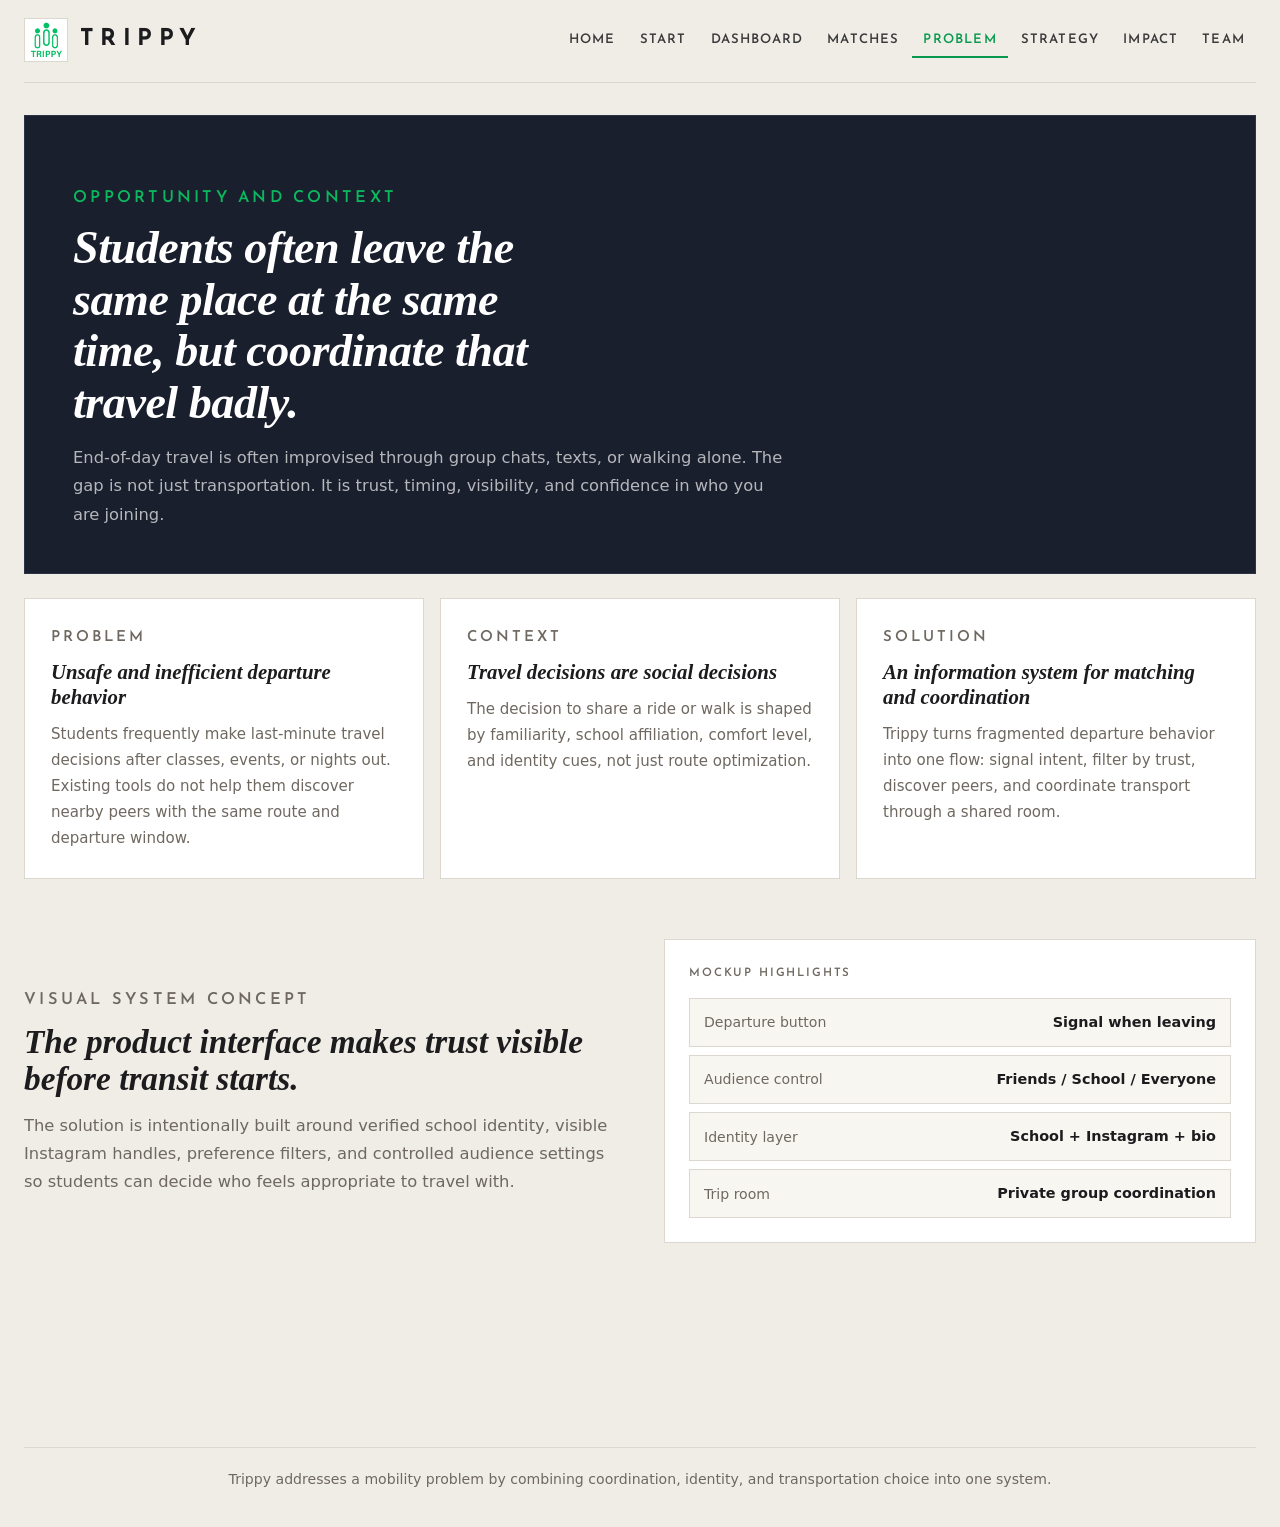
==== about.html @ 676e1651 "added some stuff for the final project" ====
<!DOCTYPE html>
<html lang="en">
<head>
  <meta charset="UTF-8">
  <meta name="viewport" content="width=device-width, initial-scale=1.0">
  <title>Trippy | Problem and Context</title>
  <link rel="stylesheet" href="styles.css">
</head>
<body data-page="about">
  <header class="site-header">
    <div class="brand-lockup">
      <a class="brand-link" href="index.html">
        <img class="brand-logo" src="trippy_logo.png" alt="Trippy logo">
        <span class="brand-word">TRIPPY</span>
      </a>
    </div>
    <button class="nav-toggle" type="button" aria-label="Toggle navigation">Menu</button>
    <nav class="site-nav"></nav>
  </header>

  <main class="content-main">
    <section class="page-hero">
      <p class="eyebrow">Opportunity and context</p>
      <h1>Students often leave the same place at the same time, but coordinate that travel badly.</h1>
      <p>
        End-of-day travel is often improvised through group chats, texts, or walking alone. The gap is
        not just transportation. It is trust, timing, visibility, and confidence in who you are joining.
      </p>
    </section>

    <section class="content-grid">
      <article class="panel content-card">
        <p class="eyebrow">Problem</p>
        <h2>Unsafe and inefficient departure behavior</h2>
        <p>Students frequently make last-minute travel decisions after classes, events, or nights out. Existing tools do not help them discover nearby peers with the same route and departure window.</p>
      </article>
      <article class="panel content-card">
        <p class="eyebrow">Context</p>
        <h2>Travel decisions are social decisions</h2>
        <p>The decision to share a ride or walk is shaped by familiarity, school affiliation, comfort level, and identity cues, not just route optimization.</p>
      </article>
      <article class="panel content-card">
        <p class="eyebrow">Solution</p>
        <h2>An information system for matching and coordination</h2>
        <p>Trippy turns fragmented departure behavior into one flow: signal intent, filter by trust, discover peers, and coordinate transport through a shared room.</p>
      </article>
    </section>

    <section class="split-feature academic-feature">
      <div class="feature-copy">
        <p class="eyebrow">Visual system concept</p>
        <h2>The product interface makes trust visible before transit starts.</h2>
        <p>The solution is intentionally built around verified school identity, visible Instagram handles, preference filters, and controlled audience settings so students can decide who feels appropriate to travel with.</p>
      </div>
      <div class="feature-preview">
        <div class="wireframe-card">
          <div class="wireframe-header">Mockup highlights</div>
          <div class="wireframe-row"><span>Departure button</span><strong>Signal when leaving</strong></div>
          <div class="wireframe-row"><span>Audience control</span><strong>Friends / School / Everyone</strong></div>
          <div class="wireframe-row"><span>Identity layer</span><strong>School + Instagram + bio</strong></div>
          <div class="wireframe-row"><span>Trip room</span><strong>Private group coordination</strong></div>
        </div>
      </div>
    </section>
  </main>

  <footer class="site-footer">
    <p>Trippy addresses a mobility problem by combining coordination, identity, and transportation choice into one system.</p>
  </footer>

  <script src="script.js"></script>
</body>
</html>
---- styles.css ----
@import url('https://fonts.googleapis.com/css2?family=Josefin+Sans:ital,wght@0,300;0,400;0,600;0,700;1,300;1,400&display=swap');

:root {
  --bg: #f0ede6;
  --surface: #f8f6f1;
  --card: #ffffff;
  --ink: #1c1c1e;
  --ink-mid: #3a3a3c;
  --muted: #6e6860;
  --line: #ddd8cf;
  --green: #0bb85e;
  --green-dark: #089a4f;
  --green-bg: #eaf8f1;
  --dark-hero: #1a1f2e;
  --dark-hero-border: #2c3347;
  --max-width: 1480px;
  --font-ui: "Josefin Sans", "Segoe UI", system-ui, sans-serif;
  --font-body: "Aptos", "Segoe UI", system-ui, sans-serif;
  --font-serif: Georgia, "Times New Roman", serif;
}

* { box-sizing: border-box; margin: 0; padding: 0; }
html { scroll-behavior: smooth; }

body {
  background: var(--bg);
  color: var(--ink);
  font-family: var(--font-body);
  font-size: 16px;
  line-height: 1.6;
}

img { display: block; max-width: 100%; }
a { color: inherit; text-decoration: none; }
button, input, select, textarea { font: inherit; }

/* ─── LAYOUT WRAPPER ─── */
.site-header,
.site-footer,
.hero,
.section-band,
.split-feature,
.page-shell,
.app-main,
.content-main {
  width: min(calc(100% - 48px), var(--max-width));
  margin-left: auto;
  margin-right: auto;
}

/* ─── HEADER ─── */
.site-header {
  display: flex;
  align-items: center;
  justify-content: space-between;
  gap: 24px;
  padding: 18px 0 20px;
  border-bottom: 1px solid var(--line);
}

.brand-link {
  display: flex;
  align-items: center;
  gap: 12px;
}

.brand-logo {
  width: 44px;
  height: 44px;
  object-fit: contain;
  border: 1px solid var(--line);
  background: #fff;
}

.brand-word {
  font-family: var(--font-ui);
  font-size: 1.45rem;
  font-weight: 700;
  letter-spacing: 0.28em;
}

.site-nav {
  display: flex;
  align-items: center;
  gap: 2px;
  flex-wrap: wrap;
  justify-content: flex-end;
}

.site-nav a {
  padding: 6px 11px;
  font-family: var(--font-ui);
  font-size: 0.82rem;
  font-weight: 600;
  letter-spacing: 0.09em;
  text-transform: uppercase;
  color: var(--ink-mid);
  border-bottom: 2px solid transparent;
}

.site-nav a:hover { color: var(--green-dark); }
.site-nav a[aria-current="page"] {
  color: var(--green-dark);
  border-bottom-color: var(--green-dark);
}

.nav-toggle {
  display: none;
  padding: 8px 14px;
  border: 1px solid var(--line);
  background: var(--card);
  font-family: var(--font-ui);
  font-size: 0.82rem;
  font-weight: 600;
  text-transform: uppercase;
  cursor: pointer;
  letter-spacing: 0.1em;
}

/* ─── BUTTONS ─── */
.button {
  display: inline-flex;
  align-items: center;
  justify-content: center;
  height: 46px;
  padding: 0 22px;
  border: 1px solid transparent;
  font-family: var(--font-ui);
  font-size: 0.88rem;
  font-weight: 600;
  letter-spacing: 0.1em;
  text-transform: uppercase;
  cursor: pointer;
  white-space: nowrap;
}

.button-primary {
  background: var(--green);
  color: #fff;
  border-color: var(--green);
}

.button-primary:hover { background: var(--green-dark); border-color: var(--green-dark); }

.button-secondary {
  background: transparent;
  color: var(--ink);
  border-color: var(--ink-mid);
}

.button-secondary:hover { border-color: var(--green-dark); color: var(--green-dark); }

/* Secondary button inside dark sections needs white treatment */
.page-hero .button-secondary,
.app-hero .button-secondary {
  color: #fff;
  border-color: rgba(255,255,255,0.45);
}

.page-hero .button-secondary:hover,
.app-hero .button-secondary:hover {
  border-color: var(--green);
  color: var(--green);
}

/* ─── EYEBROW / LABELS ─── */
.panel-label,
.eyebrow,
.mini-label {
  display: block;
  margin-bottom: 10px;
  font-family: var(--font-ui);
  color: var(--green-dark);
  font-size: 0.72rem;
  font-weight: 600;
  letter-spacing: 0.2em;
  text-transform: uppercase;
}

/* ─── HERO (HOME) ─── */
.hero {
  position: relative;
  min-height: calc(100vh - 100px);
  background: var(--dark-hero);
  overflow: hidden;
  border: 1px solid var(--dark-hero-border);
}

.hero-media {
  position: absolute;
  inset: 0;
}

.hero-grid {
  position: absolute;
  inset: 0;
  background-image:
    linear-gradient(rgba(255,255,255,0.025) 1px, transparent 1px),
    linear-gradient(90deg, rgba(255,255,255,0.025) 1px, transparent 1px);
  background-size: 72px 72px;
}

/* The floating info panel in the bottom-right of the hero */
.hero-panel {
  position: absolute;
  padding: 20px 24px;
  background: rgba(255,255,255,0.95);
  border: 1px solid rgba(255,255,255,0.7);
  color: var(--ink);
}

.hero-panel-a { display: none; }

.hero-panel-b {
  right: 48px;
  bottom: 48px;
  width: min(420px, calc(100% - 96px));
}

.hero-panel .panel-label { color: var(--green-dark); }

.hero-panel strong {
  display: block;
  font-size: 1rem;
  color: var(--ink);
  margin-bottom: 4px;
}

.hero-panel span {
  display: block;
  color: var(--muted);
  font-size: 0.9rem;
}

.hero-copy {
  position: relative;
  z-index: 1;
  display: flex;
  flex-direction: column;
  justify-content: center;
  min-height: calc(100vh - 100px);
  width: min(100% - 96px, 1280px);
  margin: 0 auto;
  padding: 80px 0 180px;
  color: #fff;
}

.hero-copy .eyebrow { color: var(--green); }

.hero h1 {
  font-family: var(--font-serif);
  font-style: italic;
  font-size: clamp(3.4rem, 6vw, 7.2rem);
  line-height: 0.93;
  letter-spacing: -0.02em;
  max-width: 13ch;
  margin-top: 8px;
}

.hero-text {
  max-width: 580px;
  margin-top: 28px;
  color: rgba(255,255,255,0.68);
  font-size: 1.05rem;
  line-height: 1.72;
}

.hero-actions {
  display: flex;
  gap: 12px;
  flex-wrap: wrap;
  margin-top: 36px;
}

/* Hero secondary button is on dark bg */
.hero-copy .button-secondary {
  color: #fff;
  border-color: rgba(255,255,255,0.4);
}

.hero-copy .button-secondary:hover {
  border-color: var(--green);
  color: var(--green);
}

/* ─── PAGE HERO / APP HERO (inner pages) ─── */
.page-hero,
.app-hero {
  background: var(--dark-hero);
  border: 1px solid var(--dark-hero-border);
  color: #fff;
  padding: 52px 48px 44px;
  margin-bottom: 24px;
}

.page-hero .eyebrow,
.app-hero .eyebrow { color: var(--green); }

.page-hero h1,
.app-hero h1 {
  font-family: var(--font-serif);
  font-style: italic;
  font-size: clamp(2rem, 3.6vw, 3.6rem);
  line-height: 1.12;
  letter-spacing: -0.01em;
  max-width: 22ch;
  margin-top: 10px;
}

.page-hero p,
.app-hero p {
  margin-top: 16px;
  max-width: 720px;
  color: rgba(255,255,255,0.68);
  font-size: 1.02rem;
  line-height: 1.72;
}

.app-hero {
  display: flex;
  align-items: flex-end;
  justify-content: space-between;
  gap: 24px;
}

.status-chip {
  background: rgba(255,255,255,0.12);
  border: 1px solid rgba(255,255,255,0.28);
  color: rgba(255,255,255,0.9);
  padding: 10px 16px;
  font-family: var(--font-ui);
  font-size: 0.76rem;
  font-weight: 600;
  text-transform: uppercase;
  letter-spacing: 0.12em;
  white-space: nowrap;
  flex-shrink: 0;
}

/* ─── SECTIONS ─── */
.section-band,
.split-feature {
  padding-top: 60px;
  padding-bottom: 72px;
}

.page-shell,
.content-main,
.app-main {
  padding-top: 32px;
  padding-bottom: 72px;
}

.section-band { padding-top: 64px; }

.compact-band { padding-top: 48px; padding-bottom: 56px; }

.section-heading {
  display: flex;
  flex-direction: column;
  gap: 8px;
  margin-bottom: 28px;
}

.section-heading h2 {
  font-family: var(--font-serif);
  font-size: clamp(1.8rem, 2.8vw, 3rem);
  line-height: 1.08;
  color: var(--ink);
}

.feature-copy h2 {
  font-family: var(--font-serif);
  font-style: italic;
  font-size: clamp(1.7rem, 2.6vw, 2.8rem);
  line-height: 1.1;
  color: var(--ink);
}

.panel h2,
.content-card h2,
.team-card h2 {
  font-family: var(--font-serif);
  font-size: clamp(1.8rem, 2.8vw, 3rem);
  line-height: 1.08;
  color: var(--ink);
}

/* ─── THREE-COLUMN / CONTENT / TEAM GRIDS ─── */
.three-column,
.content-grid,
.team-grid,
.link-grid {
  display: grid;
  gap: 16px;
}

.three-column,
.content-grid {
  grid-template-columns: repeat(3, minmax(0, 1fr));
}

.team-grid { grid-template-columns: repeat(4, minmax(0, 1fr)); }
.link-grid { grid-template-columns: repeat(4, minmax(0, 1fr)); }

.content-grid { margin-top: 20px; }

/* ─── STORY CARDS ─── */
.story-card {
  background: var(--card);
  border: 1px solid var(--line);
  padding: 28px 24px;
}

.story-index {
  display: inline-block;
  font-size: 0.75rem;
  font-weight: 800;
  color: var(--green-dark);
  letter-spacing: 0.1em;
  margin-bottom: 14px;
}

.story-card h3 {
  font-family: var(--font-serif);
  font-style: italic;
  font-size: 1.15rem;
  font-weight: normal;
  margin-bottom: 10px;
  color: var(--ink);
}

.story-card p {
  color: var(--muted);
  font-size: 0.96rem;
  line-height: 1.7;
}

/* ─── SPLIT FEATURE ─── */
.split-feature {
  display: grid;
  grid-template-columns: 1fr 1fr;
  gap: 48px;
  align-items: center;
}

.feature-copy h2 { margin-bottom: 14px; }

.feature-copy p {
  color: var(--muted);
  font-size: 1.02rem;
  line-height: 1.72;
}

.inline-actions {
  display: flex;
  gap: 20px;
  margin-top: 24px;
}

.text-link {
  font-size: 0.88rem;
  font-weight: 700;
  letter-spacing: 0.06em;
  text-transform: uppercase;
  color: var(--green-dark);
  text-decoration: underline;
}

.text-link:hover { color: var(--ink); }

/* Fix double-constraining: split-feature inside content-main already has max-width from parent */
.content-main .split-feature,
.app-main .split-feature {
  width: 100%;
  margin-left: 0;
  margin-right: 0;
}

/* ─── PREVIEW WINDOW ─── */
.feature-preview, .preview-window, .wireframe-card { height: 100%; }

.preview-window {
  border: 1px solid var(--line);
  background: var(--card);
}

.preview-topbar {
  display: flex;
  align-items: center;
  gap: 6px;
  padding: 12px 16px;
  border-bottom: 1px solid var(--line);
  background: var(--surface);
}

.preview-topbar span {
  width: 10px;
  height: 10px;
  background: var(--line);
}

.preview-body {
  display: grid;
  grid-template-columns: repeat(3, 1fr);
}

.preview-column {
  min-height: 240px;
  padding: 22px 18px;
  border-right: 1px solid var(--line);
}

.preview-column:last-child { border-right: none; }

.preview-column .mini-label { margin-bottom: 12px; }

.preview-column strong {
  display: block;
  font-size: 0.9rem;
  color: var(--ink);
  margin-bottom: 6px;
}

.preview-column span {
  display: block;
  font-size: 0.84rem;
  color: var(--muted);
  margin-top: 3px;
  line-height: 1.5;
}

.accent-column { background: var(--green-bg); }

/* ─── LINK TILES ─── */
.link-tile {
  display: flex;
  flex-direction: column;
  gap: 6px;
  padding: 24px 20px;
  background: var(--card);
  border: 1px solid var(--line);
}

.link-tile:hover { background: var(--green-bg); border-color: var(--green); }

.link-tile span {
  font-size: 0.72rem;
  font-weight: 700;
  letter-spacing: 0.14em;
  text-transform: uppercase;
  color: var(--green-dark);
}

.link-tile strong {
  font-size: 0.98rem;
  color: var(--ink);
}

/* ─── APP LAYOUTS ─── */
.form-layout {
  display: grid;
  grid-template-columns: 1.4fr 0.6fr;
  gap: 20px;
  align-items: start;
}

.dashboard-grid {
  display: grid;
  grid-template-columns: 1fr 1fr;
  gap: 20px;
  align-items: start;
}

.dashboard-grid-secondary { margin-top: 20px; }

.matches-layout {
  display: grid;
  grid-template-columns: 280px 1fr;
  gap: 20px;
  align-items: start;
}

.trip-layout {
  display: grid;
  grid-template-columns: 0.85fr 0.85fr 1.3fr;
  gap: 20px;
  align-items: start;
}

/* ─── PANELS ─── */
.panel {
  background: var(--card);
  border: 1px solid var(--line);
  padding: 28px;
  color: var(--ink);
}

.panel h2 { font-size: 1.25rem; color: var(--ink); margin-top: 6px; }
.panel h3 { font-size: 1.05rem; color: var(--ink); margin-bottom: 8px; }
/* Large analysis overrides the generic panel h2 */
.large-analysis.panel h2 {
  font-style: italic;
  font-size: clamp(1.6rem, 2.4vw, 2.4rem);
}

.panel p, .panel li { color: var(--muted); font-size: 0.96rem; line-height: 1.72; }
.panel label { color: var(--ink-mid); }

.panel-heading {
  display: flex;
  align-items: flex-start;
  justify-content: space-between;
  gap: 16px;
  margin-bottom: 20px;
  padding-bottom: 16px;
  border-bottom: 1px solid var(--line);
}

.wireframe-card {
  border: 1px solid var(--line);
  background: var(--card);
  padding: 24px;
}

.wireframe-header {
  font-family: var(--font-ui);
  font-size: 0.72rem;
  font-weight: 600;
  letter-spacing: 0.16em;
  text-transform: uppercase;
  color: var(--muted);
  margin-bottom: 16px;
}

.wireframe-row {
  display: flex;
  justify-content: space-between;
  align-items: center;
  padding: 12px 14px;
  border: 1px solid var(--line);
  background: var(--surface);
  margin-bottom: 8px;
}

.wireframe-row:last-child { margin-bottom: 0; }
.wireframe-row span { color: var(--muted); font-size: 0.88rem; }
.wireframe-row strong { color: var(--ink); font-size: 0.9rem; }

/* ─── LARGE ANALYSIS ─── */
.large-analysis { margin-top: 20px; }

.large-analysis h2 {
  font-family: var(--font-serif);
  font-style: italic;
  font-size: clamp(1.6rem, 2.4vw, 2.4rem);
  line-height: 1.1;
  color: var(--ink);
  margin-bottom: 24px;
}

.analysis-columns {
  display: grid;
  grid-template-columns: 1fr 1fr;
  gap: 32px;
}

.analysis-columns p {
  color: var(--muted);
  font-size: 0.98rem;
  line-height: 1.75;
}

/* ─── FORMS ─── */
.field-grid {
  display: grid;
  grid-template-columns: repeat(2, minmax(0, 1fr));
  gap: 16px;
}

.field-wide { grid-column: 1 / -1; }

label {
  display: flex;
  flex-direction: column;
  gap: 7px;
  font-family: var(--font-ui);
  font-size: 0.76rem;
  font-weight: 600;
  letter-spacing: 0.1em;
  text-transform: uppercase;
  color: var(--ink-mid);
}

input, select, textarea {
  width: 100%;
  border: 1px solid var(--line);
  background: var(--surface);
  padding: 11px 13px;
  color: var(--ink);
  font-size: 0.96rem;
  text-transform: none;
}

input:focus, select:focus, textarea:focus {
  outline: 2px solid var(--green);
  outline-offset: -2px;
}

input::placeholder, textarea::placeholder { color: #b5afa7; }
textarea { resize: vertical; }

.form-actions {
  display: flex;
  gap: 12px;
  flex-wrap: wrap;
  margin-top: 24px;
}

.form-actions-compact {
  margin-top: 12px;
}

/* ─── SIDEBAR / STICKY ─── */
.sidebar-panel, .filters-panel { position: sticky; top: 20px; }

.info-stack, .group-stack, .filter-stack { display: grid; gap: 16px; }

/* ─── SUMMARY GRID ─── */
.summary-grid {
  display: grid;
  grid-template-columns: repeat(2, minmax(0, 1fr));
  gap: 10px;
}

.summary-item {
  background: var(--surface);
  border: 1px solid var(--line);
  padding: 14px 16px;
}

.summary-item span {
  display: block;
  font-size: 0.72rem;
  font-weight: 700;
  text-transform: uppercase;
  letter-spacing: 0.07em;
  color: var(--muted);
  margin-bottom: 3px;
}

.summary-item strong {
  display: block;
  font-size: 0.94rem;
  color: var(--ink);
}

/* ─── GROUP MEMBERS ─── */
.group-member {
  display: flex;
  align-items: center;
  gap: 14px;
  padding: 14px 16px;
  background: var(--surface);
  border: 1px solid var(--line);
}

.group-member-avatar {
  width: 36px;
  height: 36px;
  background: var(--green-bg);
  border: 1px solid var(--green);
  color: var(--green-dark);
  font-size: 0.85rem;
  font-weight: 800;
  display: flex;
  align-items: center;
  justify-content: center;
  flex-shrink: 0;
  text-transform: uppercase;
}

.group-member-info { flex: 1; }

.group-member strong {
  display: block;
  font-size: 0.94rem;
  color: var(--ink);
}

.group-member span {
  display: block;
  font-size: 0.82rem;
  color: var(--muted);
}

/* ─── BULLET LIST ─── */
.bullet-list {
  padding-left: 20px;
  color: var(--muted);
  line-height: 1.8;
  font-size: 0.96rem;
}

.bullet-list li { margin-bottom: 6px; }

/* ─── REQUEST BANNER ─── */
.request-banner {
  padding: 14px 18px;
  background: var(--green-bg);
  border: 1px solid rgba(11,184,94,0.3);
  color: var(--ink);
  font-size: 0.95rem;
  line-height: 1.65;
  margin-bottom: 18px;
}

.request-banner strong { color: var(--green-dark); }

/* ─── MATCH CARDS ─── */
.matches-grid {
  display: grid;
  grid-template-columns: repeat(2, minmax(0, 1fr));
  gap: 14px;
}

.match-card {
  background: var(--card);
  border: 1px solid var(--line);
  padding: 20px;
  display: grid;
  gap: 12px;
}

.match-card:hover { border-color: var(--green); }

.match-top {
  display: flex;
  justify-content: space-between;
  align-items: flex-start;
  gap: 12px;
}

.match-name {
  font-size: 1.15rem;
  font-weight: 800;
  color: var(--ink);
}

.match-meta {
  font-family: var(--font-ui);
  font-size: 0.76rem;
  letter-spacing: 0.04em;
  color: var(--muted);
  margin-top: 4px;
}

.match-card p {
  font-size: 0.92rem;
  color: var(--muted);
  line-height: 1.65;
}

.match-tag-row, .transport-options {
  display: flex;
  flex-wrap: wrap;
  gap: 7px;
}

.tag {
  display: inline-flex;
  align-items: center;
  gap: 6px;
  padding: 5px 11px;
  border: 1px solid var(--line);
  background: var(--surface);
  font-family: var(--font-ui);
  font-size: 0.75rem;
  font-weight: 600;
  letter-spacing: 0.06em;
  color: var(--ink-mid);
}

.tag input[type="checkbox"] { cursor: pointer; }

.transport-button {
  padding: 9px 16px;
  border: 1px solid var(--line);
  background: var(--surface);
  font-family: var(--font-ui);
  font-size: 0.82rem;
  font-weight: 600;
  color: var(--ink-mid);
  cursor: pointer;
  text-transform: uppercase;
  letter-spacing: 0.1em;
}

.transport-button:hover { border-color: var(--green-dark); color: var(--green-dark); }

.transport-button.active {
  border-color: var(--green-dark);
  background: var(--green-bg);
  color: var(--green-dark);
}

.transport-detail {
  margin-top: 16px;
  padding-top: 16px;
  border-top: 1px solid var(--line);
  color: var(--muted);
  font-size: 0.92rem;
  line-height: 1.65;
  min-height: 52px;
}

/* ─── CHAT ─── */
.chat-panel {
  display: flex;
  flex-direction: column;
  height: 100%;
  min-height: 520px;
}

.chat-panel .panel-heading { flex-shrink: 0; }

.chat-log {
  flex: 1;
  overflow-y: auto;
  padding: 4px 2px 16px;
  display: flex;
  flex-direction: column;
  gap: 12px;
  min-height: 200px;
  max-height: 400px;
}

.chat-message {
  display: flex;
  flex-direction: column;
  max-width: 80%;
}

.chat-message.self { align-self: flex-end; }

.chat-author {
  font-family: var(--font-ui);
  font-size: 0.7rem;
  font-weight: 600;
  letter-spacing: 0.1em;
  text-transform: uppercase;
  color: var(--muted);
  margin-bottom: 4px;
  padding: 0 2px;
}

.chat-message.self .chat-author {
  text-align: right;
  color: var(--green-dark);
}

.chat-bubble {
  padding: 11px 15px;
  font-size: 0.93rem;
  line-height: 1.55;
  background: var(--surface);
  border: 1px solid var(--line);
  color: var(--ink);
}

.chat-message.self .chat-bubble {
  background: var(--green-bg);
  border-color: rgba(11,184,94,0.35);
  color: var(--ink);
}

.chat-input-row {
  display: flex;
  gap: 0;
  margin-top: 16px;
  border-top: 1px solid var(--line);
  padding-top: 16px;
}

.chat-input-row input {
  flex: 1;
  border-right: none;
  background: var(--surface);
  padding: 11px 14px;
  font-size: 0.93rem;
}

.chat-input-row .button {
  height: auto;
  flex-shrink: 0;
  border-left: none;
}

/* Fallback: if JS uses .chat-form */
.chat-form {
  display: flex;
  gap: 0;
  margin-top: 16px;
  border-top: 1px solid var(--line);
  padding-top: 16px;
}

.chat-form input {
  flex: 1;
  border-right: none;
}

.chat-form .button { flex-shrink: 0; }

/* ─── CONTENT / TEAM CARDS ─── */
.content-card, .team-card {
  background: var(--card);
  border: 1px solid var(--line);
  padding: 26px;
}

.content-card h2, .team-card h2 {
  font-family: var(--font-serif);
  font-style: italic;
  font-size: 1.3rem;
  line-height: 1.2;
  margin-bottom: 12px;
  color: var(--ink);
}

.content-card p, .team-card p {
  font-size: 0.94rem;
  color: var(--muted);
  line-height: 1.72;
}

/* ─── FOOTER ─── */
.site-footer {
  text-align: center;
  padding: 20px 0 36px;
  font-size: 0.88rem;
  color: var(--muted);
  border-top: 1px solid var(--line);
  margin-top: 60px;
}

/* ─── RESPONSIVE ─── */
@media (max-width: 1100px) {
  .three-column,
  .split-feature,
  .dashboard-grid,
  .trip-layout,
  .form-layout,
  .matches-layout,
  .content-grid,
  .team-grid,
  .link-grid { grid-template-columns: 1fr; }

  .hero-copy {
    min-height: auto;
    width: min(100% - 64px, 1280px);
    padding: 64px 0 180px;
  }

  .hero { min-height: 700px; }

  .sidebar-panel, .filters-panel { position: static; }

  .matches-grid,
  .preview-body,
  .analysis-columns,
  .summary-grid { grid-template-columns: 1fr; }

  .split-feature { gap: 32px; }
}

@media (max-width: 720px) {
  .site-header { position: relative; align-items: flex-start; }

  .nav-toggle { display: inline-flex; }

  .site-nav {
    display: none;
    position: absolute;
    top: calc(100% + 6px);
    left: 0; right: 0;
    flex-direction: column;
    align-items: stretch;
    background: var(--card);
    border: 1px solid var(--line);
    padding: 8px;
    z-index: 20;
  }

  .site-nav.open { display: flex; }
  .site-nav a { padding: 10px 14px; }

  .hero h1,
  .page-hero h1,
  .app-hero h1 { font-size: clamp(2.4rem, 11vw, 3.8rem); max-width: 100%; }

  .hero-panel-b { right: 20px; bottom: 20px; left: 20px; width: auto; }

  .page-hero, .app-hero { padding: 32px 24px 28px; flex-direction: column; align-items: flex-start; }

  .field-grid { grid-template-columns: 1fr; }

  .chat-form, .chat-input-row { flex-direction: column; }
  .chat-form input, .chat-input-row input { border-right: 1px solid var(--line); }
  .chat-form .button, .chat-input-row .button { width: 100%; }
}
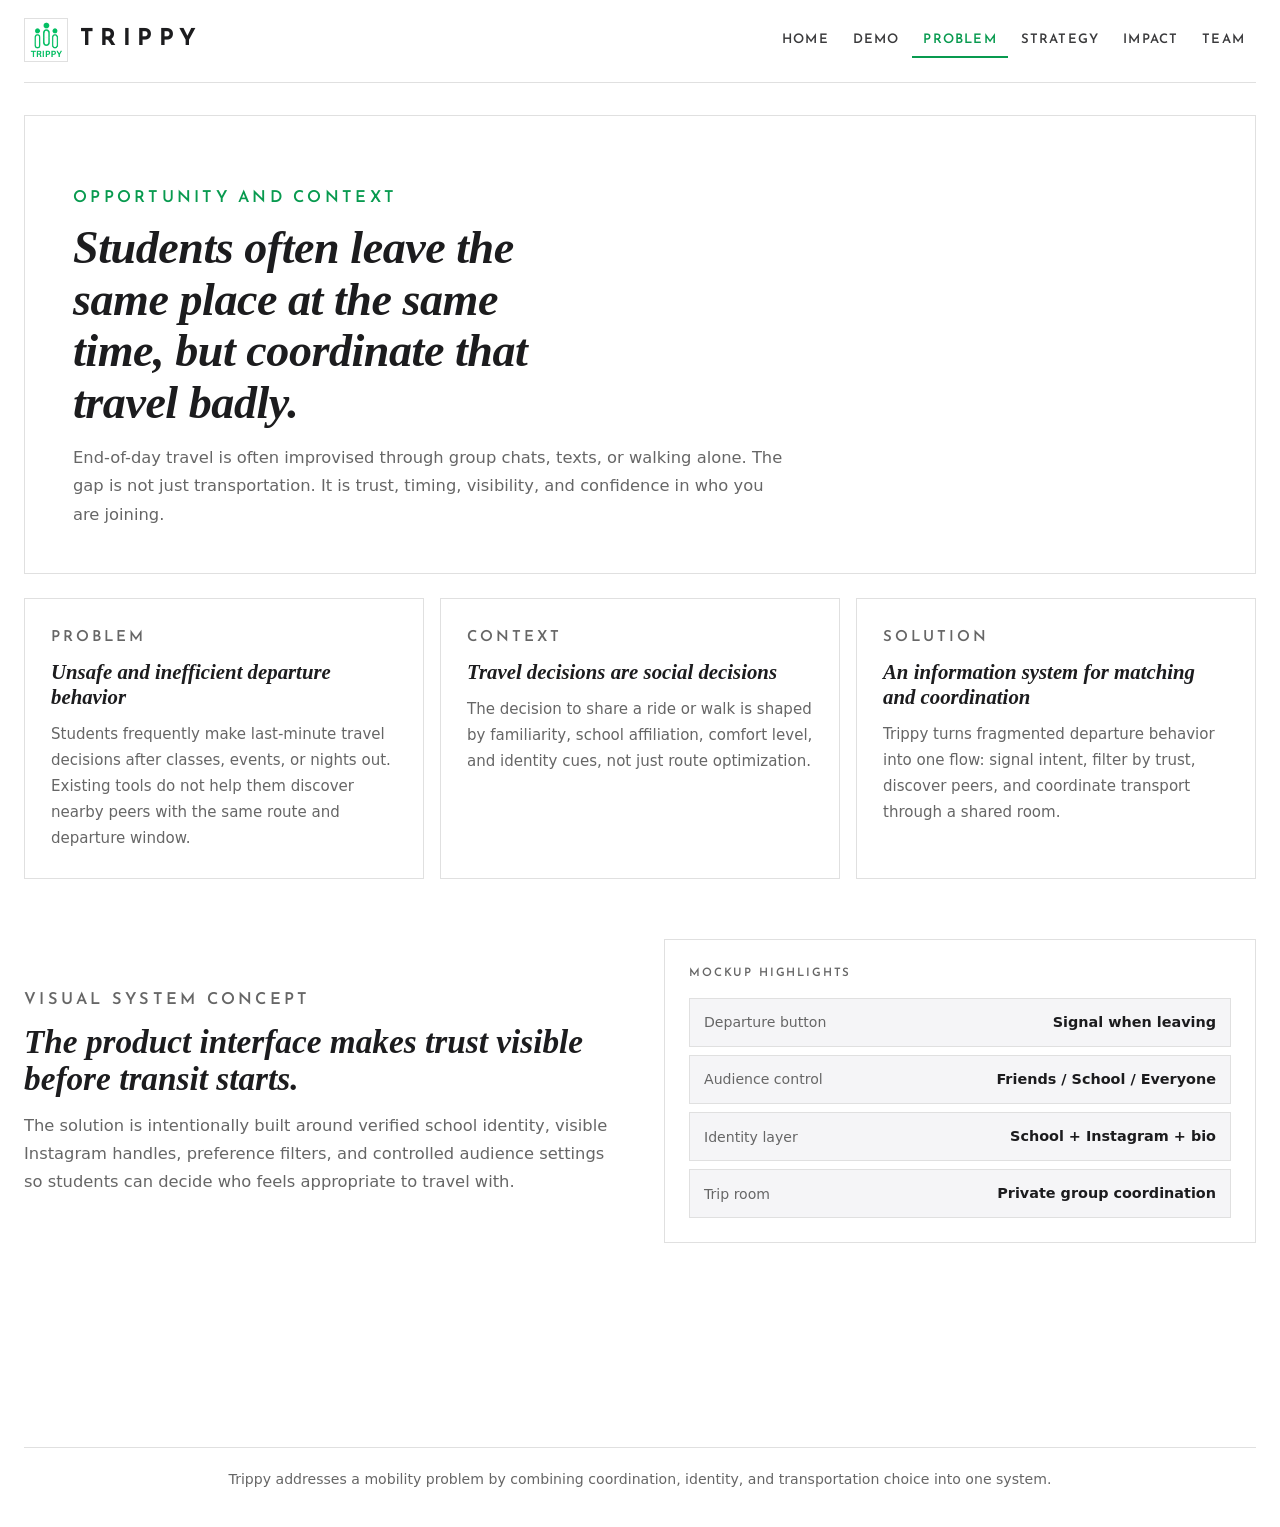
==== commit fa1896ec: "Fix GitHub Pages deployment: add .nojekyll, cache-bust CSS/JS, fix SVG xlink compat Co-Authored-By: " ====
--- a/about.html
+++ b/about.html
@@ -4,7 +4,7 @@
   <meta charset="UTF-8">
   <meta name="viewport" content="width=device-width, initial-scale=1.0">
   <title>Trippy | Problem and Context</title>
-  <link rel="stylesheet" href="styles.css">
+  <link rel="stylesheet" href="styles.css?v=2">
 </head>
 <body data-page="about">
   <header class="site-header">
@@ -68,6 +68,6 @@
     <p>Trippy addresses a mobility problem by combining coordination, identity, and transportation choice into one system.</p>
   </footer>
 
-  <script src="script.js"></script>
+  <script src="script.js?v=2"></script>
 </body>
 </html>
--- a/styles.css
+++ b/styles.css
@@ -1,18 +1,18 @@
 @import url('https://fonts.googleapis.com/css2?family=Josefin+Sans:ital,wght@0,300;0,400;0,600;0,700;1,300;1,400&display=swap');
 
 :root {
-  --bg: #f0ede6;
-  --surface: #f8f6f1;
+  --bg: #ffffff;
+  --surface: #f5f5f7;
   --card: #ffffff;
   --ink: #1c1c1e;
   --ink-mid: #3a3a3c;
-  --muted: #6e6860;
-  --line: #ddd8cf;
+  --muted: #666666;
+  --line: #e0e0e0;
   --green: #0bb85e;
   --green-dark: #089a4f;
   --green-bg: #eaf8f1;
-  --dark-hero: #1a1f2e;
-  --dark-hero-border: #2c3347;
+  --dark-hero: #ffffff;
+  --dark-hero-border: #e0e0e0;
   --max-width: 1480px;
   --font-ui: "Josefin Sans", "Segoe UI", system-ui, sans-serif;
   --font-body: "Aptos", "Segoe UI", system-ui, sans-serif;
@@ -189,68 +189,52 @@
 .hero-media {
   position: absolute;
   inset: 0;
+  pointer-events: none;
 }
 
 .hero-grid {
   position: absolute;
   inset: 0;
   background-image:
-    linear-gradient(rgba(255,255,255,0.025) 1px, transparent 1px),
-    linear-gradient(90deg, rgba(255,255,255,0.025) 1px, transparent 1px);
+    linear-gradient(rgba(0,0,0,0.04) 1px, transparent 1px),
+    linear-gradient(90deg, rgba(0,0,0,0.04) 1px, transparent 1px);
   background-size: 72px 72px;
 }
 
-/* The floating info panel in the bottom-right of the hero */
-.hero-panel {
-  position: absolute;
-  padding: 20px 24px;
-  background: rgba(255,255,255,0.95);
-  border: 1px solid rgba(255,255,255,0.7);
-  color: var(--ink);
-}
-
-.hero-panel-a { display: none; }
-
-.hero-panel-b {
-  right: 48px;
-  bottom: 48px;
-  width: min(420px, calc(100% - 96px));
-}
-
-.hero-panel .panel-label { color: var(--green-dark); }
-
-.hero-panel strong {
-  display: block;
-  font-size: 1rem;
-  color: var(--ink);
-  margin-bottom: 4px;
-}
-
-.hero-panel span {
-  display: block;
-  color: var(--muted);
-  font-size: 0.9rem;
-}
-
-.hero-copy {
+.hero-inner {
   position: relative;
   z-index: 1;
   display: flex;
+  align-items: center;
+  gap: 60px;
+  width: min(calc(100% - 48px), var(--max-width));
+  margin: 0 auto;
+  min-height: calc(100vh - 100px);
+  padding: 80px 0;
+}
+
+.hero-copy {
+  flex: 0 0 auto;
+  width: min(500px, 46%);
+  display: flex;
   flex-direction: column;
-  justify-content: center;
-  min-height: calc(100vh - 100px);
-  width: min(100% - 96px, 1280px);
-  margin: 0 auto;
-  padding: 80px 0 180px;
-  color: #fff;
-}
-
-.hero-copy .eyebrow { color: var(--green); }
+  color: var(--ink);
+}
+
+.hero-copy .eyebrow { color: var(--green-dark); }
+
+.yc-badge {
+  width: 24px;
+  height: 24px;
+  border-radius: 4px;
+  margin-bottom: 16px;
+  display: block;
+}
 
 .hero h1 {
   font-family: var(--font-serif);
   font-style: italic;
-  font-size: clamp(3.4rem, 6vw, 7.2rem);
+  font-size: clamp(2.6rem, 3.8vw, 5.5rem);
   line-height: 0.93;
   letter-spacing: -0.02em;
   max-width: 13ch;
@@ -258,10 +242,10 @@
 }
 
 .hero-text {
-  max-width: 580px;
-  margin-top: 28px;
-  color: rgba(255,255,255,0.68);
-  font-size: 1.05rem;
+  max-width: 460px;
+  margin-top: 24px;
+  color: var(--muted);
+  font-size: 1rem;
   line-height: 1.72;
 }
 
@@ -269,32 +253,143 @@
   display: flex;
   gap: 12px;
   flex-wrap: wrap;
-  margin-top: 36px;
-}
-
-/* Hero secondary button is on dark bg */
+  margin-top: 32px;
+}
+
 .hero-copy .button-secondary {
-  color: #fff;
-  border-color: rgba(255,255,255,0.4);
+  color: var(--ink-mid);
+  border-color: var(--line);
 }
 
 .hero-copy .button-secondary:hover {
-  border-color: var(--green);
-  color: var(--green);
-}
+  border-color: var(--green-dark);
+  color: var(--green-dark);
+}
+
+/* ─── CITY MAP ─── */
+.hero-map {
+  flex: 1;
+  min-width: 0;
+  position: relative;
+  align-self: stretch;
+  display: flex;
+  align-items: center;
+  justify-content: flex-end;
+}
+
+.city-map {
+  width: 100%;
+  max-height: calc(100vh - 140px);
+}
+
+.map-street      { stroke: var(--line); stroke-width: 1.5; }
+.map-street-main { stroke: #d4d4d4;    stroke-width: 2; }
+
+.map-label {
+  font-family: var(--font-ui);
+  font-size: 9px;
+  font-weight: 600;
+  letter-spacing: 0.12em;
+  text-transform: uppercase;
+  fill: #c0c0c0;
+}
+
+.map-dot { cursor: pointer; }
+
+.map-dot-pulse {
+  fill: var(--green);
+  opacity: 0;
+  transform-origin: center;
+  transform-box: fill-box;
+}
+
+.map-dot:hover .map-dot-pulse {
+  animation: dot-pulse 1.2s ease-out infinite;
+}
+
+@keyframes dot-pulse {
+  0%   { opacity: 0.45; transform: scale(1); }
+  100% { opacity: 0;    transform: scale(2.8); }
+}
+
+.map-dot-core {
+  fill: var(--green);
+  stroke: #fff;
+  stroke-width: 2;
+  transition: fill 0.15s ease;
+}
+
+.map-dot:hover .map-dot-core { fill: var(--green-dark); }
+
+.map-dot-name {
+  font-family: var(--font-ui);
+  font-size: 8.5px;
+  font-weight: 600;
+  letter-spacing: 0.04em;
+  fill: var(--muted);
+  pointer-events: none;
+  text-anchor: middle;
+}
+
+.map-tooltip {
+  position: absolute;
+  background: #fff;
+  border: 1px solid var(--line);
+  padding: 10px 14px;
+  pointer-events: none;
+  opacity: 0;
+  transition: opacity 0.12s ease;
+  z-index: 20;
+  min-width: 150px;
+  box-shadow: 0 4px 20px rgba(0,0,0,0.08);
+}
+
+.map-tooltip.visible { opacity: 1; }
+
+.map-tooltip-name {
+  font-family: var(--font-ui);
+  font-size: 0.75rem;
+  font-weight: 700;
+  letter-spacing: 0.08em;
+  text-transform: uppercase;
+  color: var(--ink);
+  margin-bottom: 5px;
+}
+
+.map-tooltip-row {
+  font-size: 0.73rem;
+  color: var(--muted);
+  line-height: 1.55;
+}
+
+.map-tooltip-mode {
+  display: inline-block;
+  font-family: var(--font-ui);
+  font-size: 0.65rem;
+  font-weight: 700;
+  letter-spacing: 0.1em;
+  text-transform: uppercase;
+  color: var(--green-dark);
+  background: var(--green-bg);
+  padding: 2px 8px;
+  margin-top: 7px;
+}
+
+.map-vehicle     { fill: var(--ink-mid); }
+.map-vehicle-bus { fill: var(--green); }
 
 /* ─── PAGE HERO / APP HERO (inner pages) ─── */
 .page-hero,
 .app-hero {
   background: var(--dark-hero);
   border: 1px solid var(--dark-hero-border);
-  color: #fff;
+  color: var(--ink);
   padding: 52px 48px 44px;
   margin-bottom: 24px;
 }
 
 .page-hero .eyebrow,
-.app-hero .eyebrow { color: var(--green); }
+.app-hero .eyebrow { color: var(--green-dark); }
 
 .page-hero h1,
 .app-hero h1 {
@@ -311,7 +406,7 @@
 .app-hero p {
   margin-top: 16px;
   max-width: 720px;
-  color: rgba(255,255,255,0.68);
+  color: var(--muted);
   font-size: 1.02rem;
   line-height: 1.72;
 }
@@ -324,9 +419,9 @@
 }
 
 .status-chip {
-  background: rgba(255,255,255,0.12);
-  border: 1px solid rgba(255,255,255,0.28);
-  color: rgba(255,255,255,0.9);
+  background: var(--surface);
+  border: 1px solid var(--line);
+  color: var(--ink-mid);
   padding: 10px 16px;
   font-family: var(--font-ui);
   font-size: 0.76rem;
@@ -342,6 +437,14 @@
 .split-feature {
   padding-top: 60px;
   padding-bottom: 72px;
+}
+
+.demo-cta {
+  width: min(calc(100% - 48px), var(--max-width));
+  margin: 0 auto;
+  padding: 48px 0 64px;
+  display: flex;
+  justify-content: center;
 }
 
 .page-shell,
@@ -573,6 +676,12 @@
 }
 
 .dashboard-grid-secondary { margin-top: 20px; }
+
+.dashboard-left-col {
+  display: flex;
+  flex-direction: column;
+  gap: 20px;
+}
 
 .matches-layout {
   display: grid;
@@ -1056,13 +1165,20 @@
   .team-grid,
   .link-grid { grid-template-columns: 1fr; }
 
+  .hero-inner {
+    flex-direction: column;
+    gap: 40px;
+    padding: 64px 0 48px;
+  }
+
   .hero-copy {
-    min-height: auto;
-    width: min(100% - 64px, 1280px);
-    padding: 64px 0 180px;
+    width: 100%;
+    max-width: 100%;
   }
 
-  .hero { min-height: 700px; }
+  .hero-map { display: none; }
+
+  .hero { min-height: auto; }
 
   .sidebar-panel, .filters-panel { position: static; }
 
